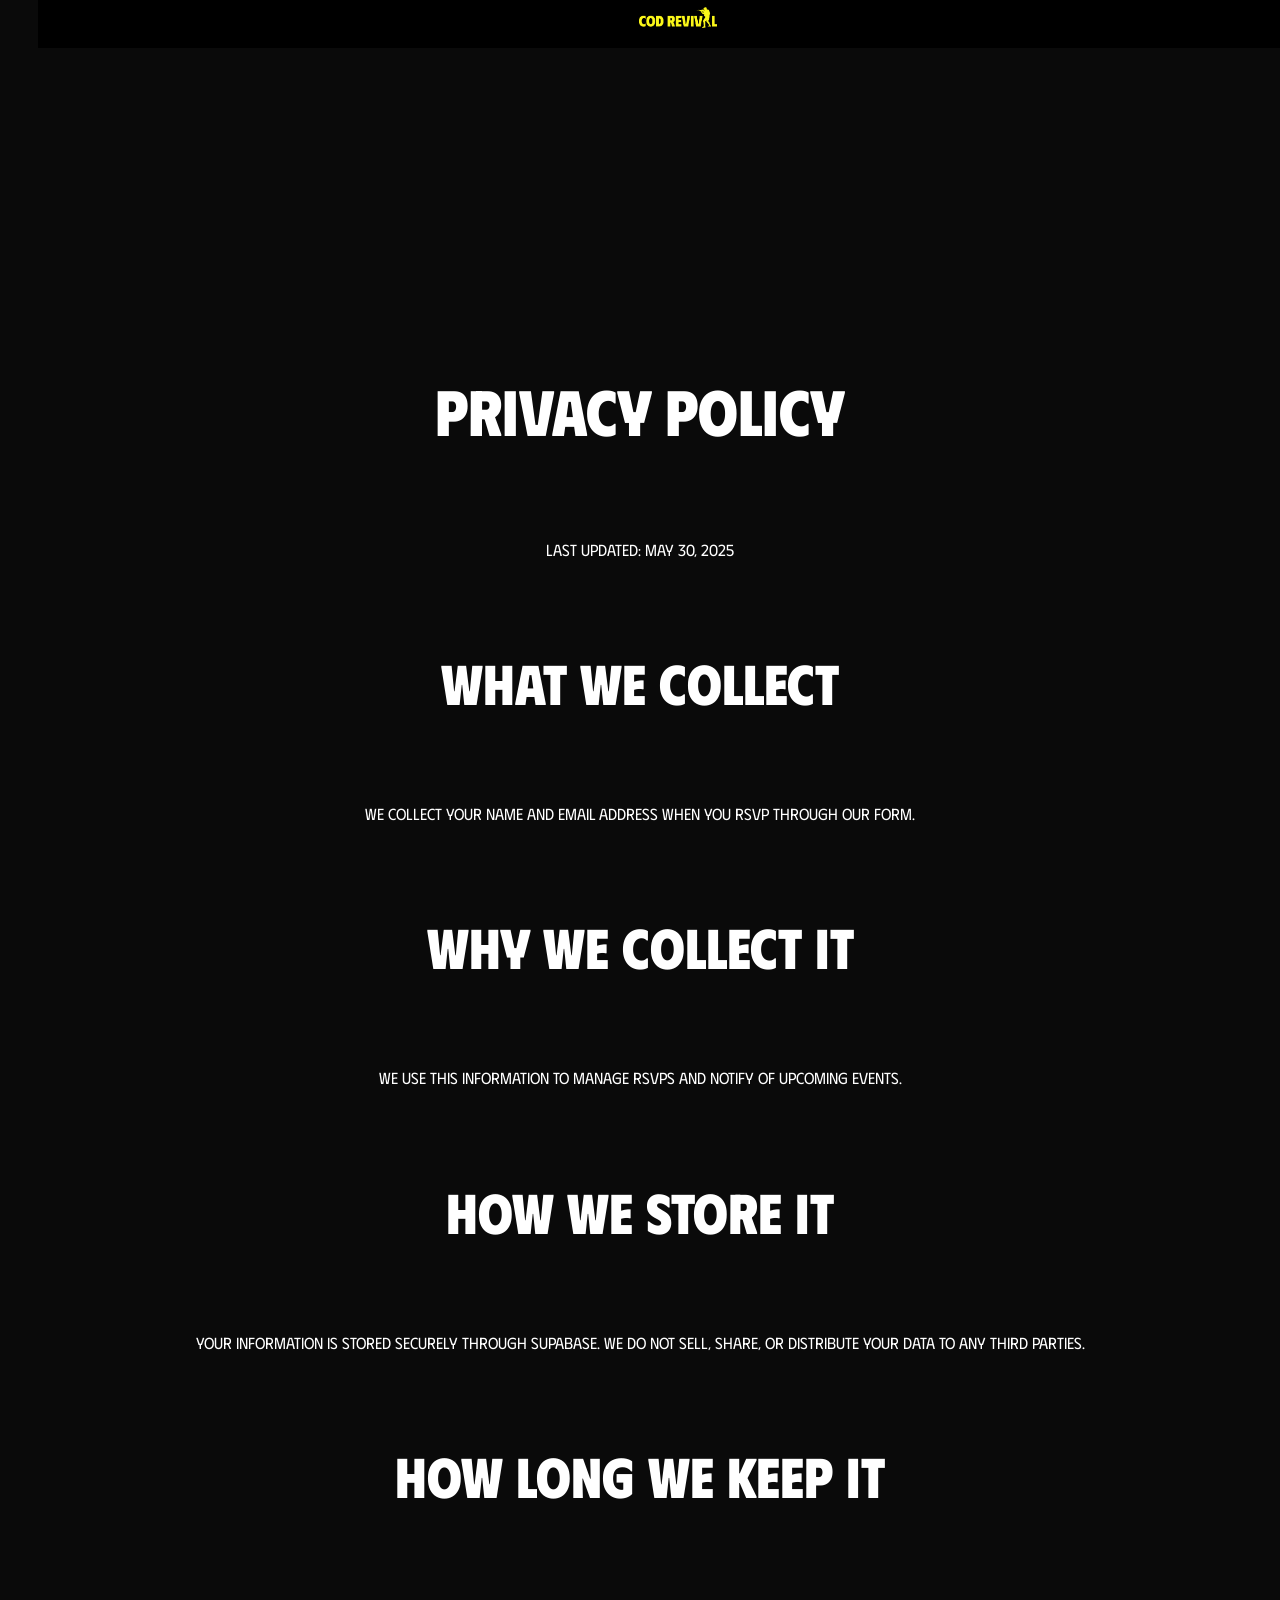
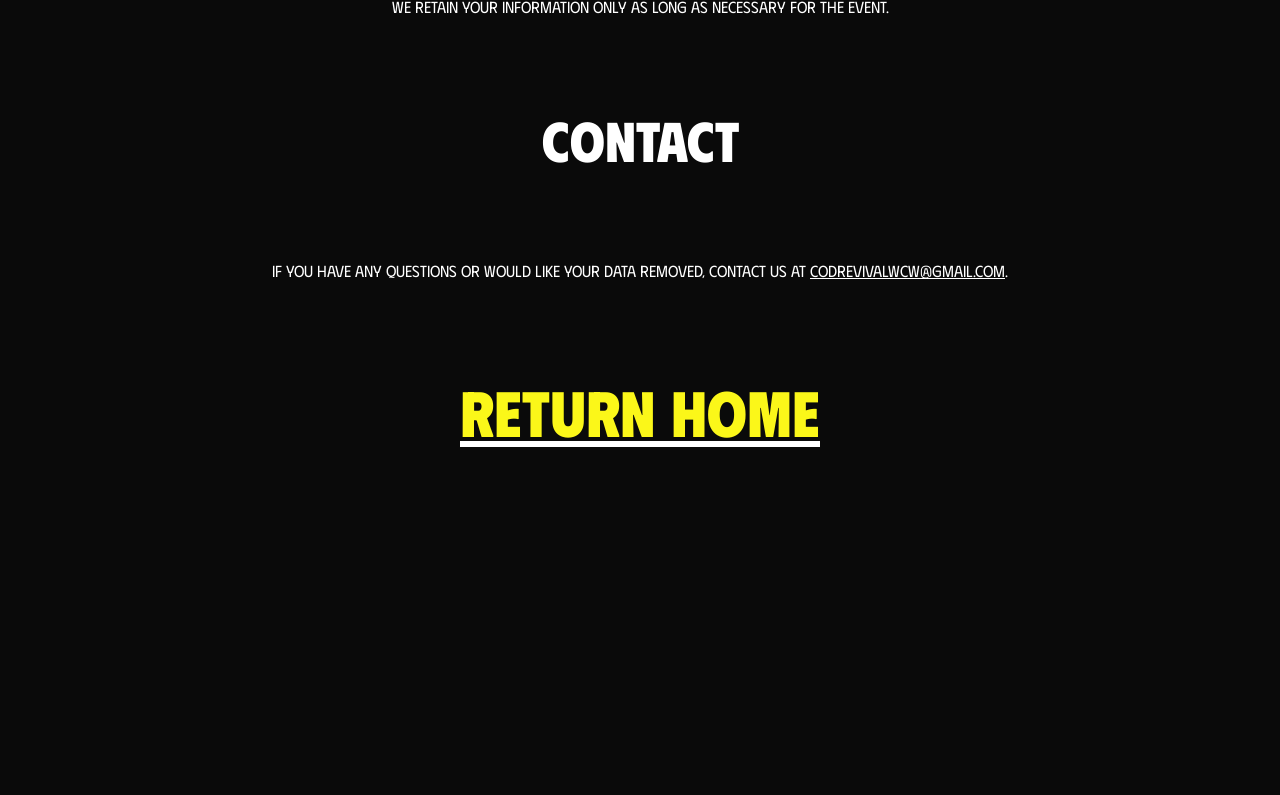
==== privacy-policy.html @ 4b14b32d "feat: add privacy policy" ====
<!DOCTYPE html>
<html lang="en">
<head>
  <meta charset="UTF-8" />
  <meta name="viewport" content="width=device-width, initial-scale=1.0" />
  <title>Privacy Policy</title>
  <link rel="stylesheet" href="styles.css">
  <!-- Phudu font import -->
  <link rel="stylesheet" href="styles.css">
  <link rel="preconnect" href="https://fonts.googleapis.com">
  <link rel="preconnect" href="https://fonts.gstatic.com" crossorigin>
  <link href="https://fonts.googleapis.com/css2?family=Phudu:wght@300..900&display=swap" rel="stylesheet">
  <style>
    :root {
      --highlighter-yellow: #FBF719;
    }

    *,
    h1, 
    h2 {
      line-height: 2;
      font-weight: 400;
      text-align: center;
    }

    h1,
    h2,
    p {
      line-height: 2;
      text-align: center;
      margin: 5% 0;
    }

    h1,
    h2 {
      font-weight: 800;
    }

    p {
      font-weight: 400;
    }

    .home-button {
      color: var(--highlighter-yellow);
      font-weight: 800;
      cursor: pointer;
    }
  </style>
</head>
<body>
  <header>
    <img class="header-logo" src="images/cod-revival-column-logo.png" alt="">
  </header>

  <h1 class="privacy-colored-text">Privacy Policy</h1>
  <p>Last updated: May 30, 2025</p>

  <h2>What we collect</h2>
  <p>We collect your name and email address when you RSVP through our form.</p>

  <h2>Why we collect it</h2>
  <p>We use this information to manage RSVPs and notify of upcoming events.</p>

  <h2>How we store it</h2>
  <p>Your information is stored securely through Supabase. We do not sell, share, or distribute your data to any third parties.</p>

  <h2>How long we keep it</h2>
  <p>We retain your information only as long as necessary for the event.</p>

  <h2>Contact</h2>
  <p>If you have any questions or would like your data removed, contact us at <a href="mailto:codrevivalwcw@gmail.com">codrevivalwcw@gmail.com</a>.</p>

  <a href="index.html">
    <h1 class="home-button privacy-colored-text">Return Home</h1>
  </a>
</body>
</html>
---- styles.css ----
@import url("https://cdn.jsdelivr.net/npm/modern-normalize@2.0.0/modern-normalize.css");

:root {
  --dark-grey: #0A0A0A;
  --accent-grey: #3A3A3A;
  --highlighter-yellow: #FBF719;
  line-height: 1.5;
}

* {
  color: white;
  font-family: 'Phudu';
}

body {
  margin: 27% 3% 25% 3%;
  background-color: var(--dark-grey);
}

h1, h2, h3, h4, h5, figure, p, ol, ul {
  margin: 0;
}

ol[role="list"], ul[role="list"] {
  list-style: none;
  padding-inline: 0;
}

h1, h2, h3, h4, h5 {
  font-size: inherit;
  font-weight: inherit;
}

img {
  display: block;
  max-inline-size: 100%;
}

button {
  cursor: pointer;
}

/* End global */

.section-divider {
  display: flex;
  justify-self: center;
  align-self: center;
  width: 100vw;
  border: 1px dashed var(--accent-grey);
  margin: 15% 0;
}

h1,
h2 {
  text-align: center; 
  font-weight: 800;
}

h1 {
  font-size: 2.5rem;
}

h2 {
  font-size: 1.9rem;
}

@media (min-width: 450px) {
  h1 {
    font-size: 3rem;
  }

  h2 {
    font-size: 2.5rem;
  }
}

@media (min-width: 600px) {
  h1 {
    font-size: 3.5rem;
  }

  h2 {
    font-size: 3rem;
  }
}

@media (min-width: 780px) {
  h1 {
    font-size: 4rem;
  }

  h2 {
    font-size: 3.5rem;
  }
}



.highlight {
  color: var(--dark-grey);
  background-color: var(--highlighter-yellow);
  padding: 0 2%;
  border: 2px dashed var(--dark-grey);
  display: inline;
}

header {
  display: flex;
  align-items: center;
  justify-content: center;
  top: 0;
  justify-self: center;
  height: 3rem;
  width: 100vw;
  padding: 0 0 1% 0;
  position: absolute;
  background-color: black;
}

.header-logo {
  height: 1.3rem;
}

.info-section {
  display: grid;
  justify-content: center;
  align-items: center;
  justify-self: center;
  align-self: center;
  grid-template: 1fr 1fr / 1fr;
  gap: 10%;
}

.required-field {
  color: red;
  font-weight: 800;
}

.rsvp-form {
  display: flex;
  flex-direction: column;
  margin: 5% 0;
}

.rsvp-form * {
  margin: 3% 2%;
}

.rsvp-button {
  font-size: 1rem;
  margin: 7% 2%;
  padding: 2% 0;
  font-weight: 800;
  color: var(--dark-grey);
  background-color: var(--highlighter-yellow);
  border: 2px dashed var(--dark-grey);
}

.no-spam {
  font-size: 0.7rem;
  font-weight: 400;
}

.rsvp-goal-container {
  display: flex;
  align-items: center;
  justify-content: center;
  gap: 10%;
  font-size: 0.7rem;
  margin: 10% 0;
}

input {
  color: black;
  padding: 2%;
  border: 1px dashed var(--dark-grey);
}

footer {
  display: flex;
  flex-direction: column;
  justify-content: center;
  align-items: center;
}

footer * {
  margin: 2% 0;
}

.social-media-icons {
  display: flex;
  flex-direction: row;
  justify-content: center;
  align-items: center;
  width: 100%;
  gap: 5%;
}
---- styles.css ----
@import url("https://cdn.jsdelivr.net/npm/modern-normalize@2.0.0/modern-normalize.css");

:root {
  --dark-grey: #0A0A0A;
  --accent-grey: #3A3A3A;
  --highlighter-yellow: #FBF719;
  line-height: 1.5;
}

* {
  color: white;
  font-family: 'Phudu';
}

body {
  margin: 27% 3% 25% 3%;
  background-color: var(--dark-grey);
}

h1, h2, h3, h4, h5, figure, p, ol, ul {
  margin: 0;
}

ol[role="list"], ul[role="list"] {
  list-style: none;
  padding-inline: 0;
}

h1, h2, h3, h4, h5 {
  font-size: inherit;
  font-weight: inherit;
}

img {
  display: block;
  max-inline-size: 100%;
}

button {
  cursor: pointer;
}

/* End global */

.section-divider {
  display: flex;
  justify-self: center;
  align-self: center;
  width: 100vw;
  border: 1px dashed var(--accent-grey);
  margin: 15% 0;
}

h1,
h2 {
  text-align: center; 
  font-weight: 800;
}

h1 {
  font-size: 2.5rem;
}

h2 {
  font-size: 1.9rem;
}

@media (min-width: 450px) {
  h1 {
    font-size: 3rem;
  }

  h2 {
    font-size: 2.5rem;
  }
}

@media (min-width: 600px) {
  h1 {
    font-size: 3.5rem;
  }

  h2 {
    font-size: 3rem;
  }
}

@media (min-width: 780px) {
  h1 {
    font-size: 4rem;
  }

  h2 {
    font-size: 3.5rem;
  }
}



.highlight {
  color: var(--dark-grey);
  background-color: var(--highlighter-yellow);
  padding: 0 2%;
  border: 2px dashed var(--dark-grey);
  display: inline;
}

header {
  display: flex;
  align-items: center;
  justify-content: center;
  top: 0;
  justify-self: center;
  height: 3rem;
  width: 100vw;
  padding: 0 0 1% 0;
  position: absolute;
  background-color: black;
}

.header-logo {
  height: 1.3rem;
}

.info-section {
  display: grid;
  justify-content: center;
  align-items: center;
  justify-self: center;
  align-self: center;
  grid-template: 1fr 1fr / 1fr;
  gap: 10%;
}

.required-field {
  color: red;
  font-weight: 800;
}

.rsvp-form {
  display: flex;
  flex-direction: column;
  margin: 5% 0;
}

.rsvp-form * {
  margin: 3% 2%;
}

.rsvp-button {
  font-size: 1rem;
  margin: 7% 2%;
  padding: 2% 0;
  font-weight: 800;
  color: var(--dark-grey);
  background-color: var(--highlighter-yellow);
  border: 2px dashed var(--dark-grey);
}

.no-spam {
  font-size: 0.7rem;
  font-weight: 400;
}

.rsvp-goal-container {
  display: flex;
  align-items: center;
  justify-content: center;
  gap: 10%;
  font-size: 0.7rem;
  margin: 10% 0;
}

input {
  color: black;
  padding: 2%;
  border: 1px dashed var(--dark-grey);
}

footer {
  display: flex;
  flex-direction: column;
  justify-content: center;
  align-items: center;
}

footer * {
  margin: 2% 0;
}

.social-media-icons {
  display: flex;
  flex-direction: row;
  justify-content: center;
  align-items: center;
  width: 100%;
  gap: 5%;
}
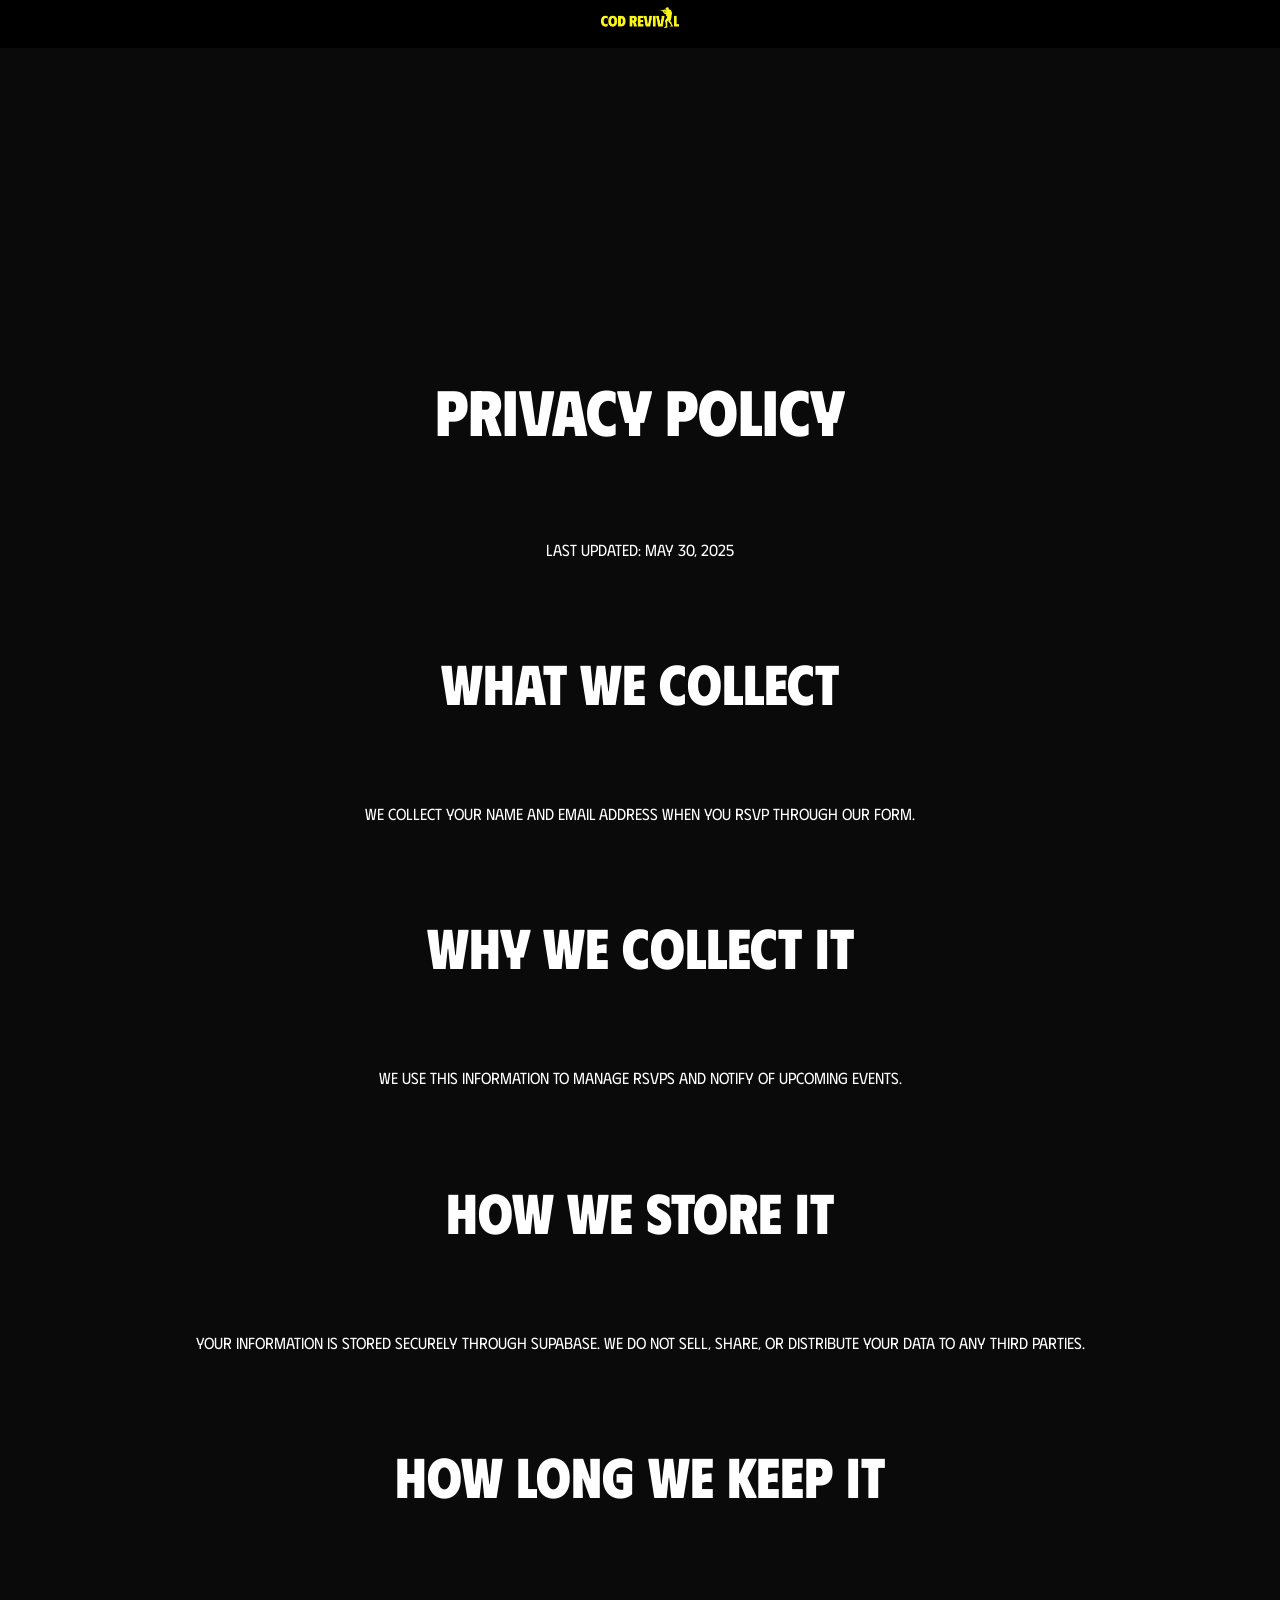
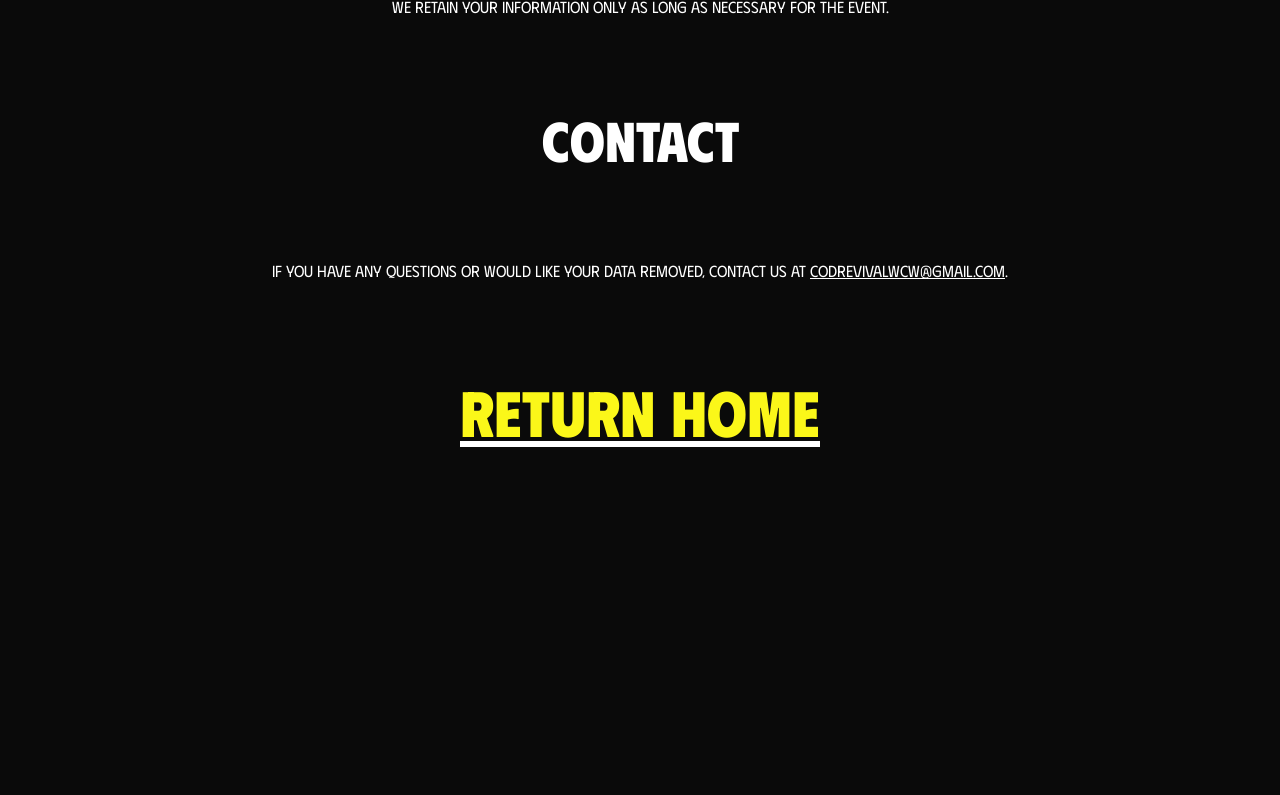
==== commit 51deb84e: "feat: add home link to header logo" ====
--- a/privacy-policy.html
+++ b/privacy-policy.html
@@ -49,7 +49,9 @@
 </head>
 <body>
   <header>
-    <img class="header-logo" src="images/cod-revival-column-logo.png" alt="">
+    <a href="index.html">
+      <img class="header-logo" src="images/cod-revival-column-logo.png" alt="">
+    </a>
   </header>
 
   <h1 class="privacy-colored-text">Privacy Policy</h1>
--- a/styles.css
+++ b/styles.css
@@ -44,9 +44,8 @@
 
 .section-divider {
   display: flex;
-  justify-self: center;
-  align-self: center;
-  width: 100vw;
+  overflow: hidden;
+  width: 100%;
   border: 1px dashed var(--accent-grey);
   margin: 15% 0;
 }
@@ -109,17 +108,21 @@
   display: flex;
   align-items: center;
   justify-content: center;
+  left: 0;
+  right: 0;
   top: 0;
   justify-self: center;
   height: 3rem;
-  width: 100vw;
+  width: 100%;
   padding: 0 0 1% 0;
   position: absolute;
   background-color: black;
+  overflow: hidden;
 }
 
 .header-logo {
   height: 1.3rem;
+  cursor: pointer;
 }
 
 .info-section {
--- a/styles.css
+++ b/styles.css
@@ -44,9 +44,8 @@
 
 .section-divider {
   display: flex;
-  justify-self: center;
-  align-self: center;
-  width: 100vw;
+  overflow: hidden;
+  width: 100%;
   border: 1px dashed var(--accent-grey);
   margin: 15% 0;
 }
@@ -109,17 +108,21 @@
   display: flex;
   align-items: center;
   justify-content: center;
+  left: 0;
+  right: 0;
   top: 0;
   justify-self: center;
   height: 3rem;
-  width: 100vw;
+  width: 100%;
   padding: 0 0 1% 0;
   position: absolute;
   background-color: black;
+  overflow: hidden;
 }
 
 .header-logo {
   height: 1.3rem;
+  cursor: pointer;
 }
 
 .info-section {
